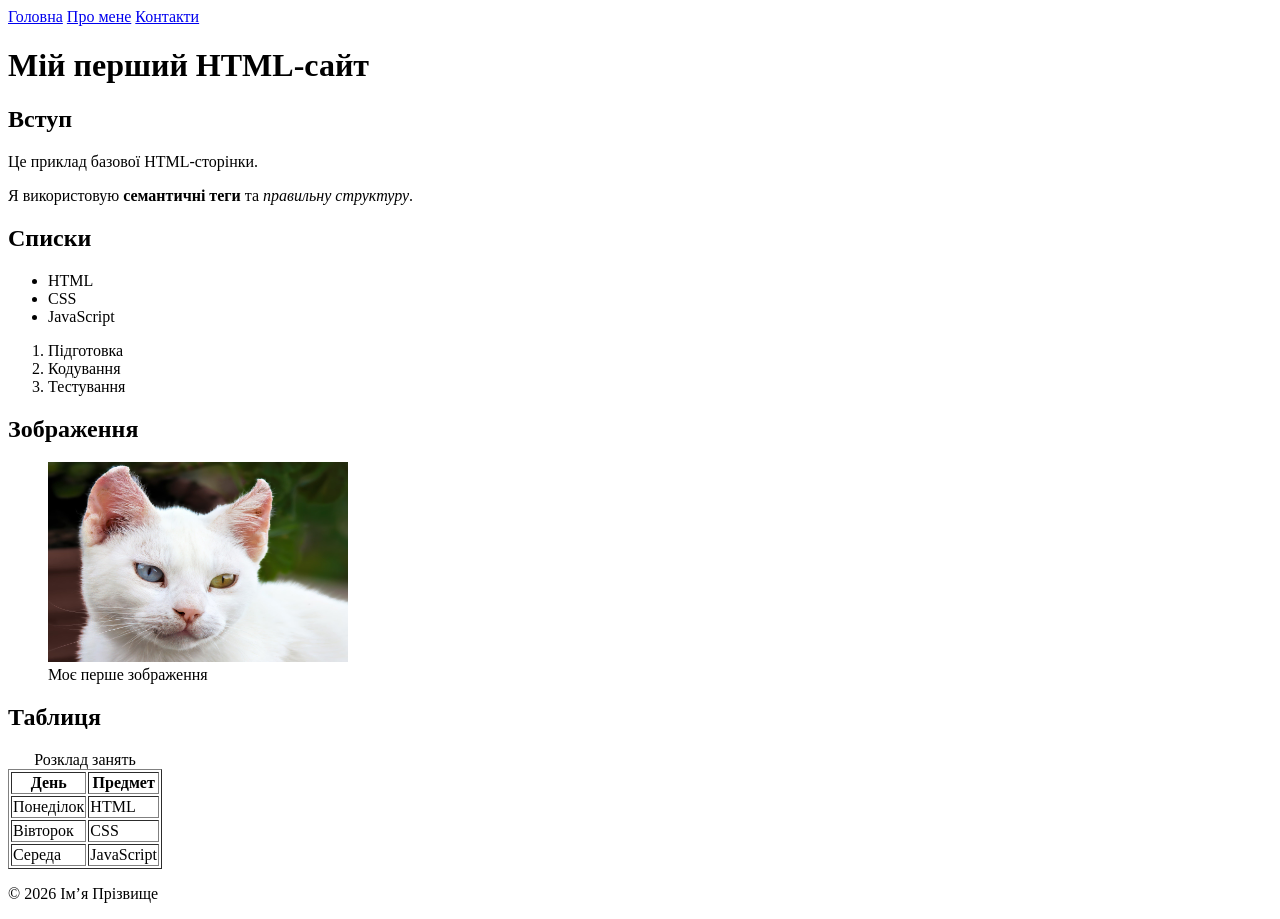
==== index.html @ 69a8d7a6 "feat: add lab01-html site with pages and media" ====
<!DOCTYPE html>
<html lang="uk">
<head>
  <meta charset="UTF-8">
  <meta name="viewport" content="width=device-width, initial-scale=1.0">
  <meta name="description" content="Мій перший HTML-сайт для практичної роботи.">
  <title>Мій перший HTML-сайт</title>
</head>
<body>
  <header>
    <nav>
      <a href="index.html">Головна</a>
      <a href="pages/about.html">Про мене</a>
      <a href="pages/contact.html">Контакти</a>
    </nav>
  </header>

  <main>
    <h1>Мій перший HTML-сайт</h1>
    <h2>Вступ</h2>
    <p>Це приклад базової HTML-сторінки.</p>
    <p>Я використовую <strong>семантичні теги</strong> та <em>правильну структуру</em>.</p>

    <h2>Списки</h2>
    <ul>
      <li>HTML</li>
      <li>CSS</li>
      <li>JavaScript</li>
    </ul>
    <ol>
      <li>Підготовка</li>
      <li>Кодування</li>
      <li>Тестування</li>
    </ol>

    <h2>Зображення</h2>
    <figure>
      <img src="assets/img/example.jpg" alt="Приклад зображення" width="300" height="200">
      <figcaption>Моє перше зображення</figcaption>
    </figure>

    <h2>Таблиця</h2>
    <table border="1">
      <caption>Розклад занять</caption>
      <thead>
        <tr><th>День</th><th>Предмет</th></tr>
      </thead>
      <tbody>
        <tr><td>Понеділок</td><td>HTML</td></tr>
        <tr><td>Вівторок</td><td>CSS</td></tr>
        <tr><td>Середа</td><td>JavaScript</td></tr>
      </tbody>
    </table>
  </main>

  <footer>
    <p>&copy; 2026 Ім’я Прізвище</p>
  </footer>
</body>
</html>
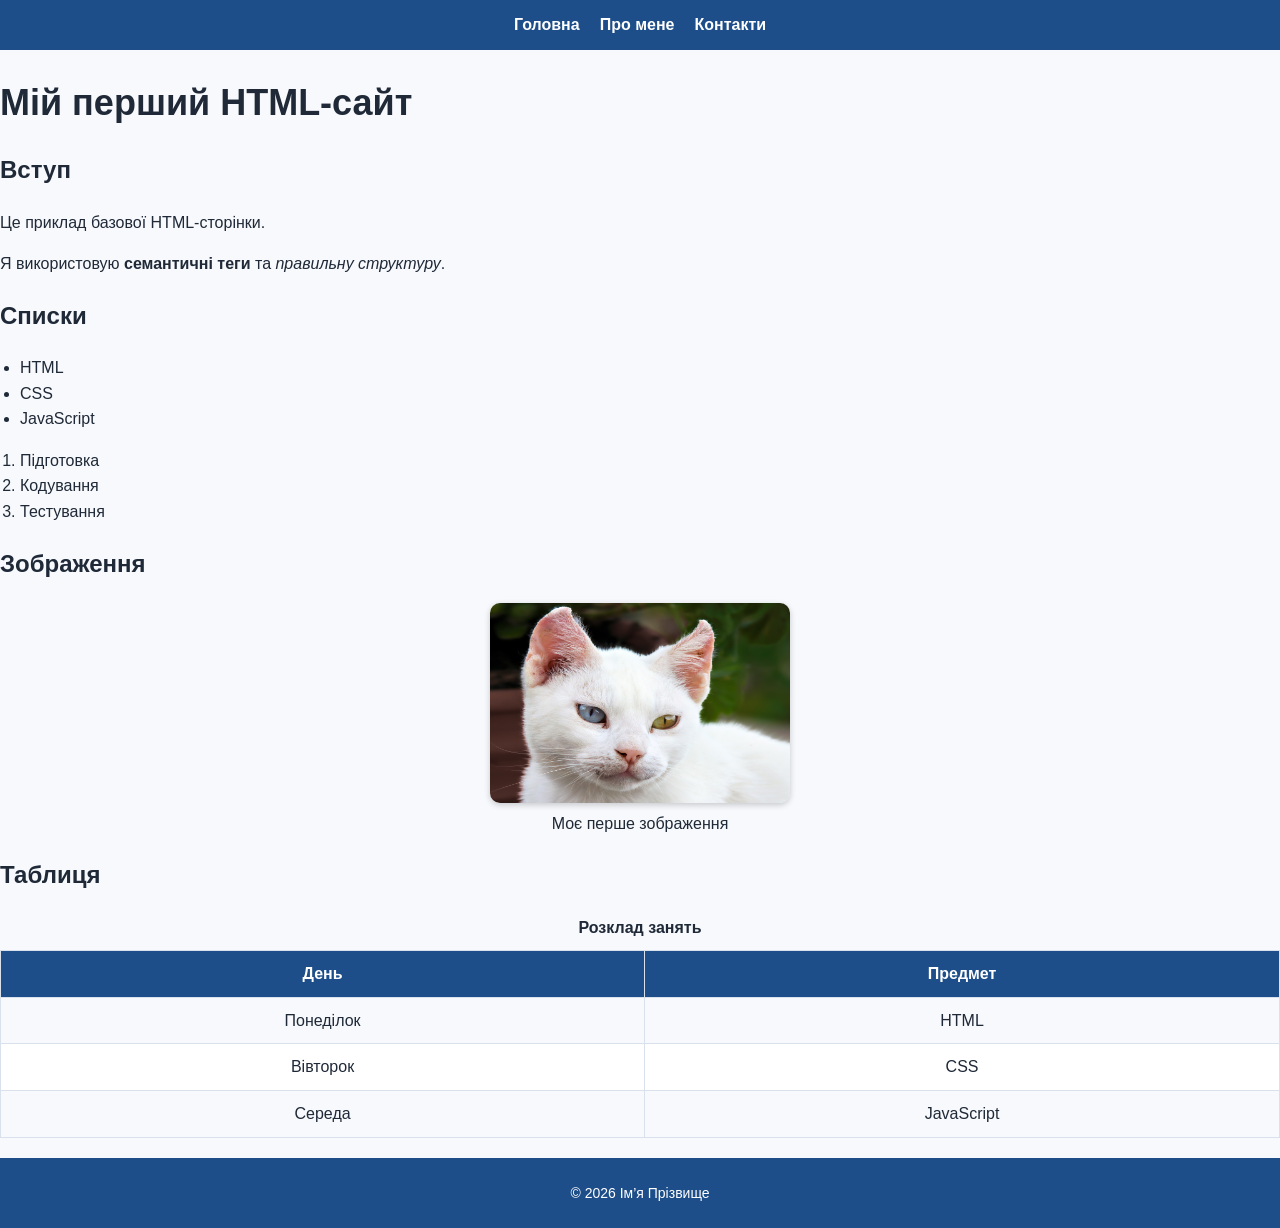
==== commit 909292f0: "feat: add CSS styling with style.css and responsive.css" ====
--- a/index.html
+++ b/index.html
@@ -4,6 +4,8 @@
   <meta charset="UTF-8">
   <meta name="viewport" content="width=device-width, initial-scale=1.0">
   <meta name="description" content="Мій перший HTML-сайт для практичної роботи.">
+  <link rel="stylesheet" href="./styles/style.css">
+  <link rel="stylesheet" href="./styles/responsive.css">
   <title>Мій перший HTML-сайт</title>
 </head>
 <body>
@@ -57,4 +59,4 @@
     <p>&copy; 2026 Ім’я Прізвище</p>
   </footer>
 </body>
-</html>
+</html>
--- a/styles/style.css
+++ b/styles/style.css
@@ -0,0 +1,149 @@
+:root {
+  --color-primary: #1d4e89;
+  --color-accent: #ffb703;
+  --color-bg: #f7f9fc;
+  --color-surface: #ffffff;
+  --color-text: #1f2937;
+  --color-border: #d9e2ec;
+}
+
+*,
+*::before,
+*::after {
+  box-sizing: border-box;
+}
+
+body {
+  margin: 0;
+  font-family: Arial, sans-serif;
+  line-height: 1.6;
+  color: var(--color-text);
+  background-color: var(--color-bg);
+}
+
+.container {
+  width: min(1100px, calc(100% - 32px));
+  margin: 0 auto;
+}
+
+/* Header + Navigation */
+header {
+  background: var(--color-primary);
+  padding: 12px;
+}
+
+nav {
+  display: flex;
+  gap: 20px;
+  justify-content: center;
+}
+
+nav a {
+  color: #fff;
+  text-decoration: none;
+  font-weight: bold;
+}
+
+nav a:hover {
+  color: var(--color-accent);
+}
+
+footer {
+  background: var(--color-primary);
+  color: #fff;
+  text-align: center;
+  padding: 10px;
+  font-size: 14px;
+}
+
+/* Headings */
+h1 {
+  font-size: 36px;
+  margin-bottom: 20px;
+}
+
+h2 {
+  font-size: 24px;
+  margin-top: 20px;
+}
+
+/* Lists */
+ul, ol {
+  padding-left: 20px;
+  margin-bottom: 15px;
+}
+
+/* Image + Figure */
+figure {
+  text-align: center;
+  margin: 20px auto;
+}
+
+figure img {
+  max-width: 100%;
+  border-radius: 10px;
+  box-shadow: 0 2px 6px rgba(0,0,0,0.2);
+}
+
+/* Table */
+table {
+  width: 100%;
+  border-collapse: collapse;
+  margin: 20px 0;
+}
+
+table caption {
+  font-weight: bold;
+  margin-bottom: 10px;
+}
+
+th, td {
+  border: 1px solid var(--color-border);
+  padding: 10px;
+  text-align: center;
+}
+
+thead {
+  background: var(--color-primary);
+  color: #fff;
+}
+
+tbody tr:nth-child(even) {
+  background: var(--color-surface);
+}
+
+/* Form */
+form {
+  background: var(--color-surface);
+  padding: 20px;
+  border-radius: 10px;
+  box-shadow: 0 2px 6px rgba(0,0,0,0.1);
+}
+
+input, select, textarea {
+  width: 100%;
+  padding: 12px;
+  margin-bottom: 10px;
+  border: 1px solid var(--color-border);
+  border-radius: 8px;
+}
+
+input:focus, select:focus, textarea:focus {
+  border-color: var(--color-primary);
+  outline: none;
+  box-shadow: 0 0 0 3px rgba(29, 78, 137, 0.15);
+}
+
+button {
+  background: var(--color-primary);
+  color: #fff;
+  padding: 12px 18px;
+  border: none;
+  border-radius: 8px;
+  cursor: pointer;
+}
+
+button:hover {
+  background: var(--color-accent);
+  transition: 0.3s;
+}
--- a/styles/responsive.css
+++ b/styles/responsive.css
@@ -0,0 +1,18 @@
+@media (max-width: 768px) {
+  nav {
+    flex-direction: column;
+    align-items: center;
+  }
+
+  h1 {
+    font-size: 28px;
+  }
+
+  .container {
+    width: calc(100% - 20px);
+  }
+
+  table, video, audio {
+    width: 100%;
+  }
+}
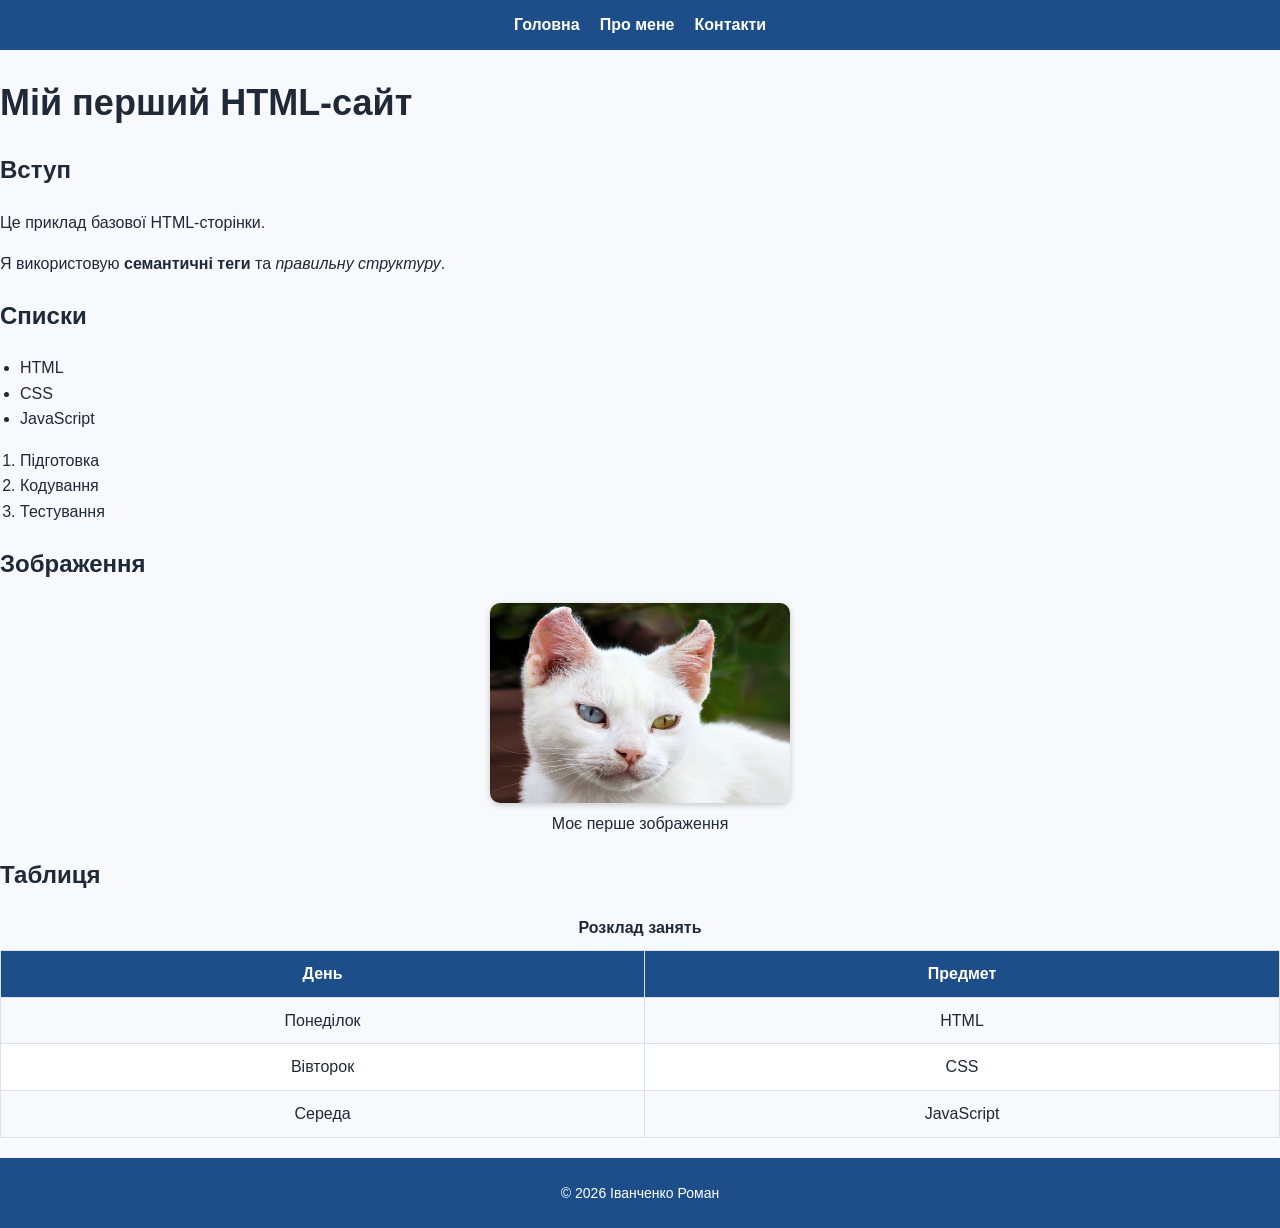
==== commit 55a842d1: "feat: add modern CSS design with styled nav buttons" ====
--- a/index.html
+++ b/index.html
@@ -56,7 +56,7 @@
   </main>
 
   <footer>
-    <p>&copy; 2026 Ім’я Прізвище</p>
+    <p>&copy; 2026 Іванченко Роман</p>
   </footer>
 </body>
 </html>
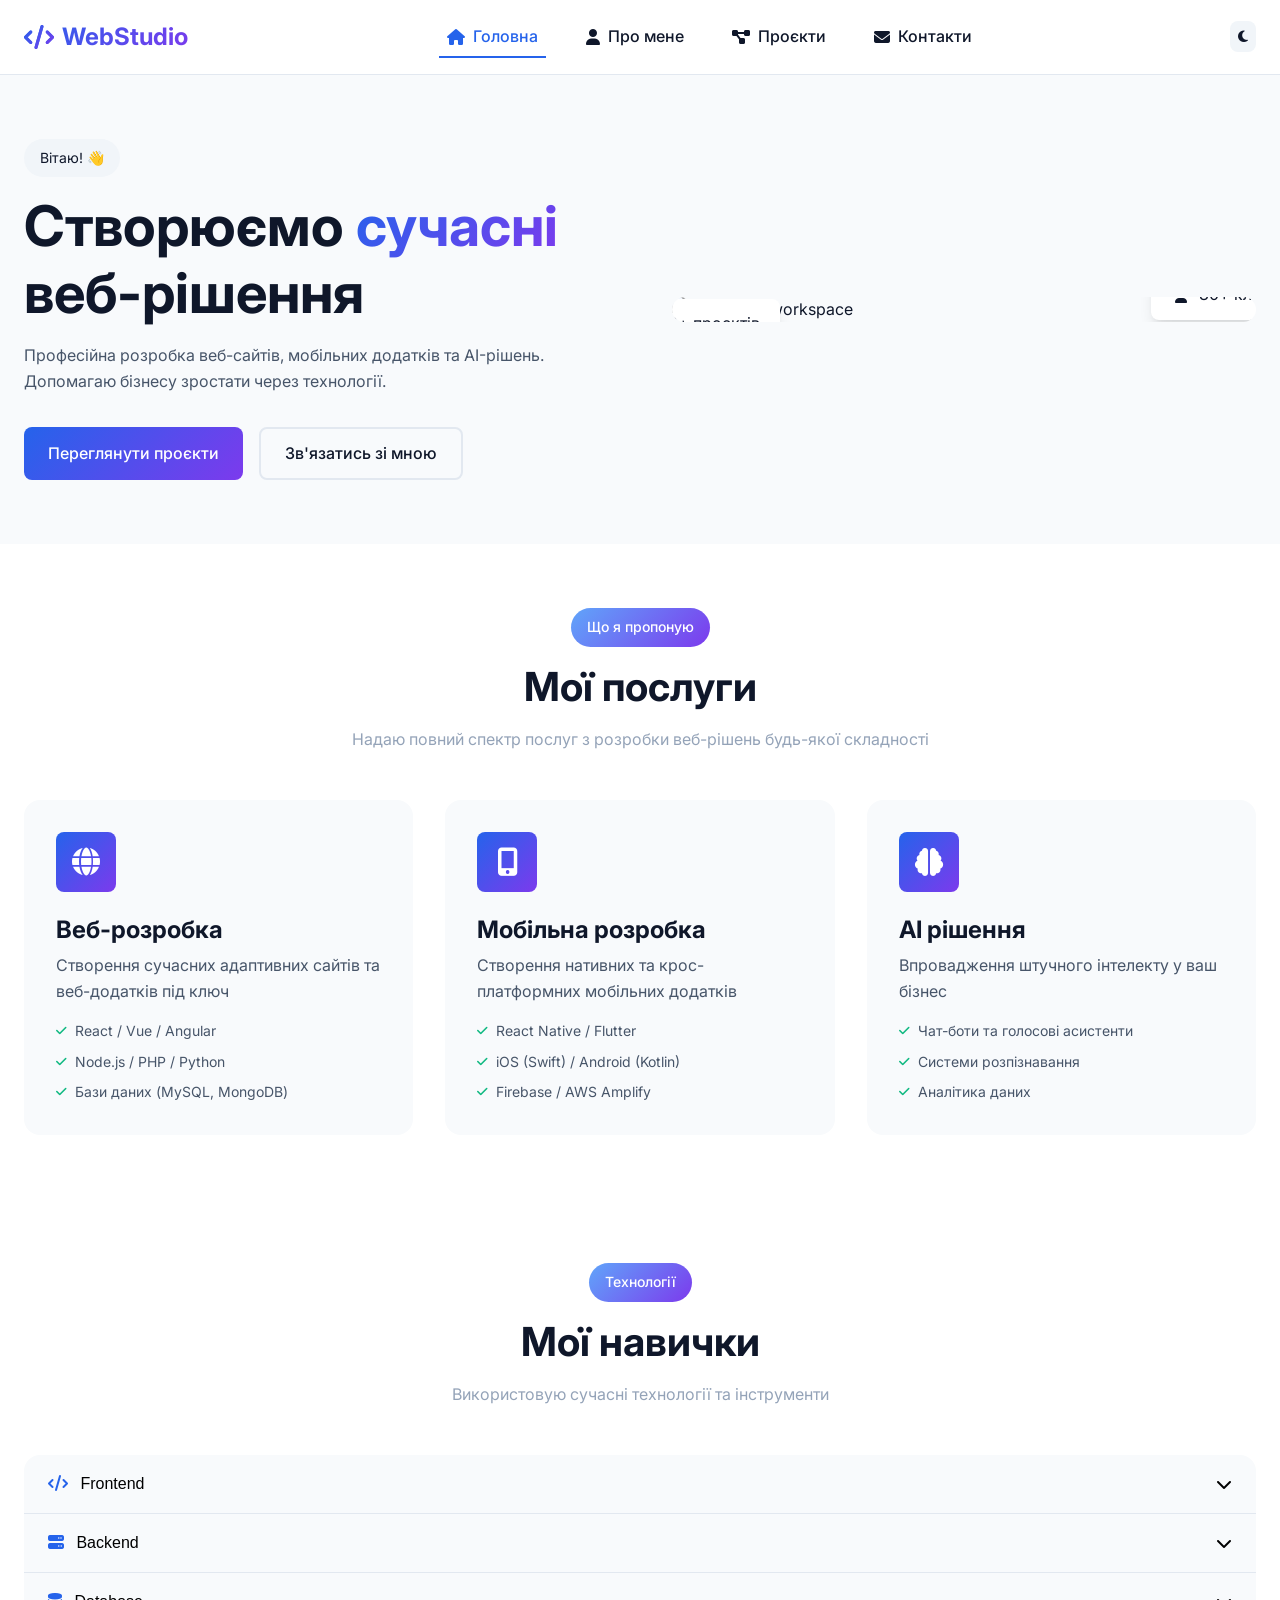
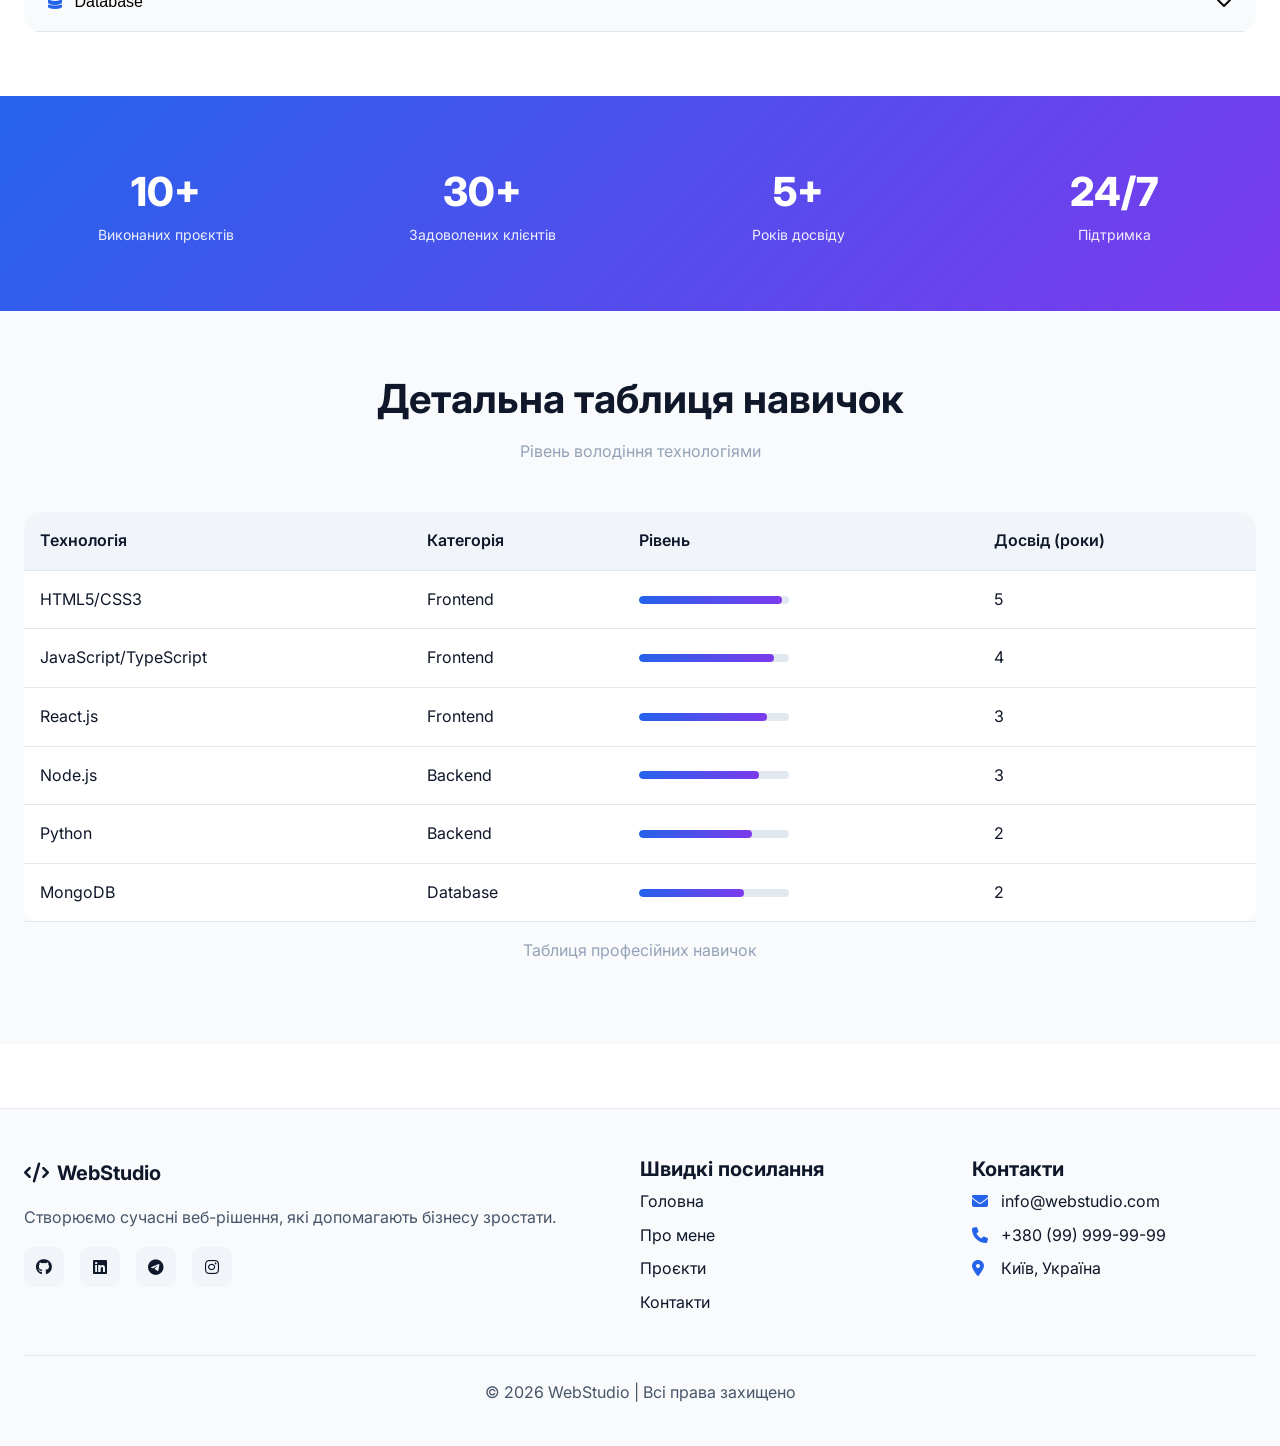
==== commit 12eb2b03: "Initial commit of web_labi project" ====
--- a/index.html
+++ b/index.html
@@ -1,62 +1,290 @@
 <!DOCTYPE html>
 <html lang="uk">
 <head>
-  <meta charset="UTF-8">
-  <meta name="viewport" content="width=device-width, initial-scale=1.0">
-  <meta name="description" content="Мій перший HTML-сайт для практичної роботи.">
-  <link rel="stylesheet" href="./styles/style.css">
-  <link rel="stylesheet" href="./styles/responsive.css">
-  <title>Мій перший HTML-сайт</title>
+    <meta charset="UTF-8">
+    <meta name="viewport" content="width=device-width, initial-scale=1.0">
+    <meta name="description" content="Сучасне портфоліо веб-розробника з повним циклом CRUD операцій, темною/світлою темою та адаптивним дизайном">
+    <title>WebStudio | Сучасні веб-рішення</title>
+    <link rel="stylesheet" href="./styles/style.css">
+    <link rel="stylesheet" href="./styles/responsive.css">
+    <link href="https://fonts.googleapis.com/css2?family=Inter:wght@300;400;500;600;700;800&display=swap" rel="stylesheet">
+    <link rel="stylesheet" href="https://cdnjs.cloudflare.com/ajax/libs/font-awesome/6.4.0/css/all.min.css">
 </head>
 <body>
-  <header>
-    <nav>
-      <a href="index.html">Головна</a>
-      <a href="pages/about.html">Про мене</a>
-      <a href="pages/contact.html">Контакти</a>
-    </nav>
-  </header>
-
-  <main>
-    <h1>Мій перший HTML-сайт</h1>
-    <h2>Вступ</h2>
-    <p>Це приклад базової HTML-сторінки.</p>
-    <p>Я використовую <strong>семантичні теги</strong> та <em>правильну структуру</em>.</p>
-
-    <h2>Списки</h2>
-    <ul>
-      <li>HTML</li>
-      <li>CSS</li>
-      <li>JavaScript</li>
-    </ul>
-    <ol>
-      <li>Підготовка</li>
-      <li>Кодування</li>
-      <li>Тестування</li>
-    </ol>
-
-    <h2>Зображення</h2>
-    <figure>
-      <img src="assets/img/example.jpg" alt="Приклад зображення" width="300" height="200">
-      <figcaption>Моє перше зображення</figcaption>
-    </figure>
-
-    <h2>Таблиця</h2>
-    <table border="1">
-      <caption>Розклад занять</caption>
-      <thead>
-        <tr><th>День</th><th>Предмет</th></tr>
-      </thead>
-      <tbody>
-        <tr><td>Понеділок</td><td>HTML</td></tr>
-        <tr><td>Вівторок</td><td>CSS</td></tr>
-        <tr><td>Середа</td><td>JavaScript</td></tr>
-      </tbody>
-    </table>
-  </main>
-
-  <footer>
-    <p>&copy; 2026 Іванченко Роман</p>
-  </footer>
+    <header class="site-header">
+        <div class="container">
+            <div class="header-content">
+                <div class="logo">
+                    <a href="index.html">
+                        <i class="fas fa-code"></i>
+                        <span>WebStudio</span>
+                    </a>
+                </div>
+                
+                <button class="mobile-menu-btn" id="mobileMenuBtn" aria-expanded="false">
+                    <i class="fas fa-bars"></i>
+                </button>
+                
+                <nav class="main-nav" id="mainNav">
+                    <ul class="nav-list">
+                        <li><a href="index.html" class="nav-link" data-page="home"><i class="fas fa-home"></i> Головна</a></li>
+                        <li><a href="pages/about.html" class="nav-link" data-page="about"><i class="fas fa-user"></i> Про мене</a></li>
+                        <li><a href="pages/catalog.html" class="nav-link" data-page="catalog"><i class="fas fa-project-diagram"></i> Проєкти</a></li>
+                        <li><a href="pages/contact.html" class="nav-link" data-page="contact"><i class="fas fa-envelope"></i> Контакти</a></li>
+                    </ul>
+                </nav>
+                
+                <div class="header-actions">
+                    <button id="themeToggle" class="theme-toggle" aria-label="Перемикач теми">
+                        <i class="fas fa-moon"></i>
+                    </button>
+                </div>
+            </div>
+        </div>
+    </header>
+
+    <main>
+        <!-- Hero Section -->
+        <section class="hero">
+            <div class="container">
+                <div class="hero-content">
+                    <div class="hero-text">
+                        <span class="hero-badge">Вітаю! 👋</span>
+                        <h1>Створюємо <span class="gradient-text">сучасні</span> веб-рішення</h1>
+                        <p>Професійна розробка веб-сайтів, мобільних додатків та AI-рішень. Допомагаю бізнесу зростати через технології.</p>
+                        <div class="hero-buttons">
+                            <a href="pages/catalog.html" class="btn btn-primary">Переглянути проєкти</a>
+                            <a href="pages/contact.html" class="btn btn-outline">Зв'язатись зі мною</a>
+                        </div>
+                    </div>
+                    <div class="hero-image">
+                        <div class="hero-image-wrapper">
+                            <img src="https://picsum.photos/id/0/500/500" alt="Developer workspace" loading="lazy">
+                            <div class="floating-card card-1">
+                                <i class="fas fa-code"></i>
+                                <span>10+ проєктів</span>
+                            </div>
+                            <div class="floating-card card-2">
+                                <i class="fas fa-users"></i>
+                                <span>30+ клієнтів</span>
+                            </div>
+                        </div>
+                    </div>
+                </div>
+            </div>
+        </section>
+
+        <!-- Services Section -->
+        <section class="services">
+            <div class="container">
+                <div class="section-header">
+                    <span class="section-badge">Що я пропоную</span>
+                    <h2>Мої послуги</h2>
+                    <p>Надаю повний спектр послуг з розробки веб-рішень будь-якої складності</p>
+                </div>
+                <div class="services-grid">
+                    <div class="service-card">
+                        <div class="service-icon">
+                            <i class="fas fa-globe"></i>
+                        </div>
+                        <h3>Веб-розробка</h3>
+                        <p>Створення сучасних адаптивних сайтів та веб-додатків під ключ</p>
+                        <ul class="service-features">
+                            <li><i class="fas fa-check"></i> React / Vue / Angular</li>
+                            <li><i class="fas fa-check"></i> Node.js / PHP / Python</li>
+                            <li><i class="fas fa-check"></i> Бази даних (MySQL, MongoDB)</li>
+                        </ul>
+                    </div>
+                    <div class="service-card">
+                        <div class="service-icon">
+                            <i class="fas fa-mobile-alt"></i>
+                        </div>
+                        <h3>Мобільна розробка</h3>
+                        <p>Створення нативних та крос-платформних мобільних додатків</p>
+                        <ul class="service-features">
+                            <li><i class="fas fa-check"></i> React Native / Flutter</li>
+                            <li><i class="fas fa-check"></i> iOS (Swift) / Android (Kotlin)</li>
+                            <li><i class="fas fa-check"></i> Firebase / AWS Amplify</li>
+                        </ul>
+                    </div>
+                    <div class="service-card">
+                        <div class="service-icon">
+                            <i class="fas fa-brain"></i>
+                        </div>
+                        <h3>AI рішення</h3>
+                        <p>Впровадження штучного інтелекту у ваш бізнес</p>
+                        <ul class="service-features">
+                            <li><i class="fas fa-check"></i> Чат-боти та голосові асистенти</li>
+                            <li><i class="fas fa-check"></i> Системи розпізнавання</li>
+                            <li><i class="fas fa-check"></i> Аналітика даних</li>
+                        </ul>
+                    </div>
+                </div>
+            </div>
+        </section>
+
+        <!-- Skills Section with Accordion -->
+        <section class="skills">
+            <div class="container">
+                <div class="section-header">
+                    <span class="section-badge">Технології</span>
+                    <h2>Мої навички</h2>
+                    <p>Використовую сучасні технології та інструменти</p>
+                </div>
+                <div class="skills-wrapper">
+                    <div class="skills-card">
+                        <div class="accordion-item">
+                            <button class="accordion-header">
+                                <span><i class="fas fa-code"></i> Frontend</span>
+                                <i class="fas fa-chevron-down"></i>
+                            </button>
+                            <div class="accordion-content">
+                                <div class="skill-tags">
+                                    <span>HTML5/CSS3</span>
+                                    <span>JavaScript/TypeScript</span>
+                                    <span>React.js</span>
+                                    <span>Vue.js</span>
+                                    <span>Tailwind CSS</span>
+                                    <span>Bootstrap</span>
+                                </div>
+                            </div>
+                        </div>
+                        <div class="accordion-item">
+                            <button class="accordion-header">
+                                <span><i class="fas fa-server"></i> Backend</span>
+                                <i class="fas fa-chevron-down"></i>
+                            </button>
+                            <div class="accordion-content">
+                                <div class="skill-tags">
+                                    <span>Node.js</span>
+                                    <span>Express.js</span>
+                                    <span>Python/Django</span>
+                                    <span>PHP/Laravel</span>
+                                    <span>REST API</span>
+                                    <span>GraphQL</span>
+                                </div>
+                            </div>
+                        </div>
+                        <div class="accordion-item">
+                            <button class="accordion-header">
+                                <span><i class="fas fa-database"></i> Database</span>
+                                <i class="fas fa-chevron-down"></i>
+                            </button>
+                            <div class="accordion-content">
+                                <div class="skill-tags">
+                                    <span>MySQL</span>
+                                    <span>PostgreSQL</span>
+                                    <span>MongoDB</span>
+                                    <span>Firebase</span>
+                                    <span>Redis</span>
+                                </div>
+                            </div>
+                        </div>
+                    </div>
+                </div>
+            </div>
+        </section>
+
+        <!-- Stats Section -->
+        <section class="stats">
+            <div class="container">
+                <div class="stats-grid">
+                    <div class="stat-item">
+                        <div class="stat-number">10+</div>
+                        <div class="stat-label">Виконаних проєктів</div>
+                    </div>
+                    <div class="stat-item">
+                        <div class="stat-number">30+</div>
+                        <div class="stat-label">Задоволених клієнтів</div>
+                    </div>
+                    <div class="stat-item">
+                        <div class="stat-number">5+</div>
+                        <div class="stat-label">Років досвіду</div>
+                    </div>
+                    <div class="stat-item">
+                        <div class="stat-number">24/7</div>
+                        <div class="stat-label">Підтримка</div>
+                    </div>
+                </div>
+            </div>
+        </section>
+
+        <!-- Skills Table -->
+        <section class="skills-table-section">
+            <div class="container">
+                <div class="section-header">
+                    <h2>Детальна таблиця навичок</h2>
+                    <p>Рівень володіння технологіями</p>
+                </div>
+                <div class="table-wrapper">
+                    <table class="skills-table">
+                        <caption>Таблиця професійних навичок</caption>
+                        <thead>
+                            <tr>
+                                <th>Технологія</th>
+                                <th>Категорія</th>
+                                <th>Рівень</th>
+                                <th>Досвід (роки)</th>
+                            </tr>
+                        </thead>
+                        <tbody>
+                            <tr><td>HTML5/CSS3</td><td>Frontend</td><td><div class="skill-level"><div class="skill-level-fill" style="width: 95%"></div></div></td><td>5</td></tr>
+                            <tr><td>JavaScript/TypeScript</td><td>Frontend</td><td><div class="skill-level"><div class="skill-level-fill" style="width: 90%"></div></div></td><td>4</td></tr>
+                            <tr><td>React.js</td><td>Frontend</td><td><div class="skill-level"><div class="skill-level-fill" style="width: 85%"></div></div></td><td>3</td></tr>
+                            <tr><td>Node.js</td><td>Backend</td><td><div class="skill-level"><div class="skill-level-fill" style="width: 80%"></div></div></td><td>3</td></tr>
+                            <tr><td>Python</td><td>Backend</td><td><div class="skill-level"><div class="skill-level-fill" style="width: 75%"></div></div></td><td>2</td></tr>
+                            <tr><td>MongoDB</td><td>Database</td><td><div class="skill-level"><div class="skill-level-fill" style="width: 70%"></div></div></td><td>2</td></tr>
+                        </tbody>
+                    </table>
+                </div>
+            </div>
+        </section>
+    </main>
+
+    <footer class="site-footer">
+        <div class="container">
+            <div class="footer-content">
+                <div class="footer-info">
+                    <div class="footer-logo">
+                        <i class="fas fa-code"></i>
+                        <span>WebStudio</span>
+                    </div>
+                    <p>Створюємо сучасні веб-рішення, які допомагають бізнесу зростати.</p>
+                    <div class="social-links">
+                        <a href="#" aria-label="GitHub"><i class="fab fa-github"></i></a>
+                        <a href="#" aria-label="LinkedIn"><i class="fab fa-linkedin"></i></a>
+                        <a href="#" aria-label="Telegram"><i class="fab fa-telegram"></i></a>
+                        <a href="#" aria-label="Instagram"><i class="fab fa-instagram"></i></a>
+                    </div>
+                </div>
+                <div class="footer-links">
+                    <h4>Швидкі посилання</h4>
+                    <ul>
+                        <li><a href="index.html">Головна</a></li>
+                        <li><a href="pages/about.html">Про мене</a></li>
+                        <li><a href="pages/catalog.html">Проєкти</a></li>
+                        <li><a href="pages/contact.html">Контакти</a></li>
+                    </ul>
+                </div>
+                <div class="footer-contact">
+                    <h4>Контакти</h4>
+                    <ul>
+                        <li><i class="fas fa-envelope"></i> info@webstudio.com</li>
+                        <li><i class="fas fa-phone"></i> +380 (99) 999-99-99</li>
+                        <li><i class="fas fa-map-marker-alt"></i> Київ, Україна</li>
+                    </ul>
+                </div>
+            </div>
+            <div class="footer-bottom">
+                <p>&copy; <span id="currentYear"></span> WebStudio | Всі права захищено</p>
+            </div>
+        </div>
+    </footer>
+
+    <button id="backToTop" class="back-to-top" aria-label="Наверх">
+        <i class="fas fa-arrow-up"></i>
+    </button>
+
+    <script src="./js/main.js" defer></script>
 </body>
 </html>
--- a/styles/style.css
+++ b/styles/style.css
@@ -1,149 +1,1271 @@
+/* ========================================
+   CSS Variables & Reset
+   ======================================== */
 :root {
-  --color-primary: #1d4e89;
-  --color-accent: #ffb703;
-  --color-bg: #f7f9fc;
-  --color-surface: #ffffff;
-  --color-text: #1f2937;
-  --color-border: #d9e2ec;
+    /* Light Theme */
+    --primary: #2563eb;
+    --primary-dark: #1d4ed8;
+    --primary-light: #60a5fa;
+    --secondary: #7c3aed;
+    --accent: #f59e0b;
+    --success: #10b981;
+    --danger: #ef4444;
+    --warning: #f59e0b;
+    
+    --bg-primary: #ffffff;
+    --bg-secondary: #f8fafc;
+    --bg-tertiary: #f1f5f9;
+    
+    --text-primary: #0f172a;
+    --text-secondary: #475569;
+    --text-muted: #94a3b8;
+    
+    --border: #e2e8f0;
+    --border-light: #f1f5f9;
+    
+    --shadow-sm: 0 1px 2px 0 rgb(0 0 0 / 0.05);
+    --shadow: 0 1px 3px 0 rgb(0 0 0 / 0.1), 0 1px 2px -1px rgb(0 0 0 / 0.1);
+    --shadow-md: 0 4px 6px -1px rgb(0 0 0 / 0.1), 0 2px 4px -2px rgb(0 0 0 / 0.1);
+    --shadow-lg: 0 10px 15px -3px rgb(0 0 0 / 0.1), 0 4px 6px -4px rgb(0 0 0 / 0.1);
+    --shadow-xl: 0 20px 25px -5px rgb(0 0 0 / 0.1), 0 8px 10px -6px rgb(0 0 0 / 0.1);
+    
+    --radius-sm: 0.375rem;
+    --radius: 0.5rem;
+    --radius-md: 0.75rem;
+    --radius-lg: 1rem;
+    --radius-xl: 1.5rem;
+    
+    --transition: all 0.3s ease;
+}
+
+body.dark {
+    --bg-primary: #0f172a;
+    --bg-secondary: #1e293b;
+    --bg-tertiary: #334155;
+    
+    --text-primary: #f1f5f9;
+    --text-secondary: #cbd5e1;
+    --text-muted: #94a3b8;
+    
+    --border: #334155;
+    --border-light: #1e293b;
 }
 
 *,
 *::before,
 *::after {
-  box-sizing: border-box;
+    margin: 0;
+    padding: 0;
+    box-sizing: border-box;
+}
+
+html {
+    scroll-behavior: smooth;
 }
 
 body {
-  margin: 0;
-  font-family: Arial, sans-serif;
-  line-height: 1.6;
-  color: var(--color-text);
-  background-color: var(--color-bg);
-}
-
+    font-family: 'Inter', -apple-system, BlinkMacSystemFont, 'Segoe UI', sans-serif;
+    font-size: 16px;
+    line-height: 1.6;
+    color: var(--text-primary);
+    background-color: var(--bg-primary);
+    transition: var(--transition);
+}
+
+/* ========================================
+   Typography
+   ======================================== */
+h1, h2, h3, h4, h5, h6 {
+    font-weight: 700;
+    line-height: 1.2;
+    color: var(--text-primary);
+}
+
+h1 { font-size: 3.5rem; margin-bottom: 1rem; }
+h2 { font-size: 2.5rem; margin-bottom: 0.75rem; }
+h3 { font-size: 1.5rem; margin-bottom: 0.5rem; }
+h4 { font-size: 1.25rem; margin-bottom: 0.5rem; }
+
+p {
+    color: var(--text-secondary);
+    margin-bottom: 1rem;
+}
+
+a {
+    text-decoration: none;
+    color: inherit;
+}
+
+/* ========================================
+   Container & Layout
+   ======================================== */
 .container {
-  width: min(1100px, calc(100% - 32px));
-  margin: 0 auto;
-}
-
-/* Header + Navigation */
-header {
-  background: var(--color-primary);
-  padding: 12px;
-}
-
-nav {
-  display: flex;
-  gap: 20px;
-  justify-content: center;
-}
-
-nav a {
-  color: #fff;
-  text-decoration: none;
-  font-weight: bold;
-}
-
-nav a:hover {
-  color: var(--color-accent);
-}
-
-footer {
-  background: var(--color-primary);
-  color: #fff;
-  text-align: center;
-  padding: 10px;
-  font-size: 14px;
-}
-
-/* Headings */
-h1 {
-  font-size: 36px;
-  margin-bottom: 20px;
-}
-
-h2 {
-  font-size: 24px;
-  margin-top: 20px;
-}
-
-/* Lists */
-ul, ol {
-  padding-left: 20px;
-  margin-bottom: 15px;
-}
-
-/* Image + Figure */
-figure {
-  text-align: center;
-  margin: 20px auto;
-}
-
-figure img {
-  max-width: 100%;
-  border-radius: 10px;
-  box-shadow: 0 2px 6px rgba(0,0,0,0.2);
-}
-
-/* Table */
-table {
-  width: 100%;
-  border-collapse: collapse;
-  margin: 20px 0;
-}
-
-table caption {
-  font-weight: bold;
-  margin-bottom: 10px;
-}
-
-th, td {
-  border: 1px solid var(--color-border);
-  padding: 10px;
-  text-align: center;
-}
-
-thead {
-  background: var(--color-primary);
-  color: #fff;
-}
-
-tbody tr:nth-child(even) {
-  background: var(--color-surface);
-}
-
-/* Form */
-form {
-  background: var(--color-surface);
-  padding: 20px;
-  border-radius: 10px;
-  box-shadow: 0 2px 6px rgba(0,0,0,0.1);
-}
-
-input, select, textarea {
-  width: 100%;
-  padding: 12px;
-  margin-bottom: 10px;
-  border: 1px solid var(--color-border);
-  border-radius: 8px;
-}
-
-input:focus, select:focus, textarea:focus {
-  border-color: var(--color-primary);
-  outline: none;
-  box-shadow: 0 0 0 3px rgba(29, 78, 137, 0.15);
-}
-
-button {
-  background: var(--color-primary);
-  color: #fff;
-  padding: 12px 18px;
-  border: none;
-  border-radius: 8px;
-  cursor: pointer;
-}
-
-button:hover {
-  background: var(--color-accent);
-  transition: 0.3s;
-}
+    width: min(1280px, calc(100% - 48px));
+    margin: 0 auto;
+}
+
+.section-header {
+    text-align: center;
+    margin-bottom: 3rem;
+}
+
+.section-badge {
+    display: inline-block;
+    padding: 0.5rem 1rem;
+    background: linear-gradient(135deg, var(--primary-light), var(--secondary));
+    color: white;
+    border-radius: 50px;
+    font-size: 0.875rem;
+    font-weight: 500;
+    margin-bottom: 1rem;
+}
+
+.section-header h2 {
+    font-size: 2.5rem;
+    margin-bottom: 1rem;
+}
+
+.section-header p {
+    color: var(--text-muted);
+    max-width: 600px;
+    margin: 0 auto;
+}
+
+/* ========================================
+   Buttons
+   ======================================== */
+.btn {
+    display: inline-flex;
+    align-items: center;
+    gap: 0.5rem;
+    padding: 0.75rem 1.5rem;
+    border: none;
+    border-radius: var(--radius);
+    font-size: 1rem;
+    font-weight: 500;
+    cursor: pointer;
+    transition: var(--transition);
+    text-decoration: none;
+}
+
+.btn-primary {
+    background: linear-gradient(135deg, var(--primary), var(--secondary));
+    color: white;
+}
+
+.btn-primary:hover {
+    transform: translateY(-2px);
+    box-shadow: var(--shadow-lg);
+}
+
+.btn-outline {
+    background: transparent;
+    border: 2px solid var(--border);
+    color: var(--text-primary);
+}
+
+.btn-outline:hover {
+    border-color: var(--primary);
+    color: var(--primary);
+}
+
+.btn-danger {
+    background: var(--danger);
+    color: white;
+}
+
+.btn-danger:hover {
+    background: #dc2626;
+}
+
+/* ========================================
+   Header & Navigation
+   ======================================== */
+.site-header {
+    position: sticky;
+    top: 0;
+    background: var(--bg-primary);
+    border-bottom: 1px solid var(--border);
+    backdrop-filter: blur(10px);
+    z-index: 1000;
+}
+
+.header-content {
+    display: flex;
+    justify-content: space-between;
+    align-items: center;
+    padding: 1rem 0;
+}
+
+.logo a {
+    display: flex;
+    align-items: center;
+    gap: 0.5rem;
+    font-size: 1.5rem;
+    font-weight: 700;
+    background: linear-gradient(135deg, var(--primary), var(--secondary));
+    -webkit-background-clip: text;
+    background-clip: text;
+    color: transparent;
+}
+
+.logo i {
+    background: linear-gradient(135deg, var(--primary), var(--secondary));
+    -webkit-background-clip: text;
+    background-clip: text;
+    color: transparent;
+}
+
+.nav-list {
+    display: flex;
+    gap: 2rem;
+    list-style: none;
+}
+
+.nav-link {
+    display: flex;
+    align-items: center;
+    gap: 0.5rem;
+    padding: 0.5rem;
+    font-weight: 500;
+    transition: var(--transition);
+    position: relative;
+}
+
+.nav-link:hover {
+    color: var(--primary);
+}
+
+.nav-link.active {
+    color: var(--primary);
+}
+
+.nav-link.active::after {
+    content: '';
+    position: absolute;
+    bottom: 0;
+    left: 0;
+    right: 0;
+    height: 2px;
+    background: var(--primary);
+}
+
+.mobile-menu-btn {
+    display: none;
+    background: none;
+    border: none;
+    font-size: 1.5rem;
+    cursor: pointer;
+    color: var(--text-primary);
+}
+
+.theme-toggle {
+    background: var(--bg-tertiary);
+    border: none;
+    padding: 0.5rem;
+    border-radius: var(--radius);
+    cursor: pointer;
+    color: var(--text-primary);
+    transition: var(--transition);
+}
+
+.theme-toggle:hover {
+    transform: rotate(15deg);
+}
+
+/* ========================================
+   Hero Section
+   ======================================== */
+.hero {
+    padding: 4rem 0;
+    background: var(--bg-secondary);
+}
+
+.hero-content {
+    display: flex;
+    align-items: center;
+    gap: 4rem;
+}
+
+.hero-text {
+    flex: 1;
+}
+
+.hero-badge {
+    display: inline-block;
+    padding: 0.5rem 1rem;
+    background: var(--bg-tertiary);
+    border-radius: 50px;
+    font-size: 0.875rem;
+    margin-bottom: 1rem;
+}
+
+.gradient-text {
+    background: linear-gradient(135deg, var(--primary), var(--secondary));
+    -webkit-background-clip: text;
+    background-clip: text;
+    color: transparent;
+}
+
+.hero-buttons {
+    display: flex;
+    gap: 1rem;
+    margin-top: 2rem;
+}
+
+.hero-image {
+    flex: 1;
+    position: relative;
+}
+
+.hero-image-wrapper {
+    position: relative;
+    border-radius: var(--radius-xl);
+    overflow: hidden;
+}
+
+.hero-image-wrapper img {
+    width: 100%;
+    height: auto;
+    border-radius: var(--radius-xl);
+}
+
+.floating-card {
+    position: absolute;
+    background: var(--bg-primary);
+    padding: 0.75rem 1.25rem;
+    border-radius: var(--radius);
+    display: flex;
+    align-items: center;
+    gap: 0.5rem;
+    box-shadow: var(--shadow-lg);
+    animation: float 3s ease-in-out infinite;
+}
+
+.card-1 {
+    top: 10%;
+    left: -10%;
+}
+
+.card-2 {
+    bottom: 10%;
+    right: -10%;
+}
+
+@keyframes float {
+    0%, 100% { transform: translateY(0); }
+    50% { transform: translateY(-10px); }
+}
+
+/* ========================================
+   Services Section
+   ======================================== */
+.services {
+    padding: 4rem 0;
+}
+
+.services-grid {
+    display: grid;
+    grid-template-columns: repeat(auto-fit, minmax(300px, 1fr));
+    gap: 2rem;
+}
+
+.service-card {
+    background: var(--bg-secondary);
+    padding: 2rem;
+    border-radius: var(--radius-lg);
+    transition: var(--transition);
+}
+
+.service-card:hover {
+    transform: translateY(-5px);
+    box-shadow: var(--shadow-xl);
+}
+
+.service-icon {
+    width: 60px;
+    height: 60px;
+    background: linear-gradient(135deg, var(--primary), var(--secondary));
+    border-radius: var(--radius);
+    display: flex;
+    align-items: center;
+    justify-content: center;
+    margin-bottom: 1.5rem;
+}
+
+.service-icon i {
+    font-size: 1.75rem;
+    color: white;
+}
+
+.service-features {
+    list-style: none;
+    margin-top: 1rem;
+}
+
+.service-features li {
+    display: flex;
+    align-items: center;
+    gap: 0.5rem;
+    margin-top: 0.5rem;
+    font-size: 0.875rem;
+    color: var(--text-secondary);
+}
+
+.service-features i {
+    color: var(--success);
+    font-size: 0.75rem;
+}
+
+/* ========================================
+   Stats Section
+   ======================================== */
+.stats {
+    padding: 4rem 0;
+    background: linear-gradient(135deg, var(--primary), var(--secondary));
+    color: white;
+}
+
+.stats-grid {
+    display: grid;
+    grid-template-columns: repeat(4, 1fr);
+    gap: 2rem;
+    text-align: center;
+}
+
+.stat-number {
+    font-size: 2.5rem;
+    font-weight: 800;
+}
+
+.stat-label {
+    font-size: 0.875rem;
+    opacity: 0.9;
+}
+
+/* ========================================
+   Accordion
+   ======================================== */
+.skills {
+    padding: 4rem 0;
+}
+
+.skills-card {
+    background: var(--bg-secondary);
+    border-radius: var(--radius-lg);
+    overflow: hidden;
+}
+
+.accordion-item {
+    border-bottom: 1px solid var(--border);
+}
+
+.accordion-header {
+    width: 100%;
+    display: flex;
+    justify-content: space-between;
+    align-items: center;
+    padding: 1.25rem 1.5rem;
+    background: none;
+    border: none;
+    font-size: 1rem;
+    font-weight: 500;
+    cursor: pointer;
+    transition: var(--transition);
+}
+
+.accordion-header:hover {
+    background: var(--bg-tertiary);
+}
+
+.accordion-header i:first-child {
+    margin-right: 0.5rem;
+    color: var(--primary);
+}
+
+.accordion-content {
+    max-height: 0;
+    overflow: hidden;
+    transition: max-height 0.3s ease;
+}
+
+.accordion-item.active .accordion-content {
+    max-height: 300px;
+}
+
+.accordion-item.active .accordion-header i:last-child {
+    transform: rotate(180deg);
+}
+
+.skill-tags {
+    padding: 1.25rem 1.5rem;
+    display: flex;
+    flex-wrap: wrap;
+    gap: 0.5rem;
+}
+
+.skill-tags span {
+    padding: 0.375rem 0.875rem;
+    background: var(--bg-tertiary);
+    border-radius: 50px;
+    font-size: 0.875rem;
+}
+
+/* ========================================
+   Table Styles
+   ======================================== */
+.skills-table-section {
+    padding: 4rem 0;
+    background: var(--bg-secondary);
+}
+
+.table-wrapper {
+    overflow-x: auto;
+}
+
+.skills-table {
+    width: 100%;
+    border-collapse: collapse;
+    background: var(--bg-primary);
+    border-radius: var(--radius-lg);
+    overflow: hidden;
+}
+
+.skills-table caption {
+    padding: 1rem;
+    caption-side: bottom;
+    color: var(--text-muted);
+}
+
+.skills-table th,
+.skills-table td {
+    padding: 1rem;
+    text-align: left;
+    border-bottom: 1px solid var(--border);
+}
+
+.skills-table th {
+    background: var(--bg-tertiary);
+    font-weight: 600;
+}
+
+.skill-level {
+    width: 150px;
+    height: 8px;
+    background: var(--border);
+    border-radius: 4px;
+    overflow: hidden;
+}
+
+.skill-level-fill {
+    height: 100%;
+    background: linear-gradient(90deg, var(--primary), var(--secondary));
+    border-radius: 4px;
+}
+
+/* ========================================
+   Footer
+   ======================================== */
+.site-footer {
+    background: var(--bg-secondary);
+    border-top: 1px solid var(--border);
+    padding: 3rem 0 1.5rem;
+    margin-top: 4rem;
+}
+
+.footer-content {
+    display: grid;
+    grid-template-columns: 2fr 1fr 1fr;
+    gap: 3rem;
+    margin-bottom: 2rem;
+}
+
+.footer-logo {
+    display: flex;
+    align-items: center;
+    gap: 0.5rem;
+    font-size: 1.25rem;
+    font-weight: 700;
+    margin-bottom: 1rem;
+}
+
+.social-links {
+    display: flex;
+    gap: 1rem;
+    margin-top: 1rem;
+}
+
+.social-links a {
+    width: 40px;
+    height: 40px;
+    display: flex;
+    align-items: center;
+    justify-content: center;
+    background: var(--bg-tertiary);
+    border-radius: var(--radius);
+    transition: var(--transition);
+}
+
+.social-links a:hover {
+    background: var(--primary);
+    color: white;
+    transform: translateY(-3px);
+}
+
+.footer-links ul,
+.footer-contact ul {
+    list-style: none;
+}
+
+.footer-links li,
+.footer-contact li {
+    margin-bottom: 0.5rem;
+}
+
+.footer-links a:hover {
+    color: var(--primary);
+}
+
+.footer-contact li i {
+    width: 25px;
+    color: var(--primary);
+}
+
+.footer-bottom {
+    text-align: center;
+    padding-top: 1.5rem;
+    border-top: 1px solid var(--border);
+}
+
+/* ========================================
+   Back to Top Button
+   ======================================== */
+.back-to-top {
+    position: fixed;
+    bottom: 2rem;
+    right: 2rem;
+    width: 50px;
+    height: 50px;
+    background: var(--primary);
+    color: white;
+    border: none;
+    border-radius: 50%;
+    cursor: pointer;
+    opacity: 0;
+    visibility: hidden;
+    transition: var(--transition);
+    z-index: 999;
+}
+
+.back-to-top.visible {
+    opacity: 1;
+    visibility: visible;
+}
+
+.back-to-top:hover {
+    transform: translateY(-5px);
+    background: var(--secondary);
+}
+
+/* ========================================
+   Catalog Grid
+   ======================================== */
+.catalog-grid {
+    display: grid;
+    grid-template-columns: repeat(auto-fill, minmax(320px, 1fr));
+    gap: 2rem;
+    margin-top: 2rem;
+}
+
+.project-card {
+    background: var(--bg-secondary);
+    border-radius: var(--radius-lg);
+    overflow: hidden;
+    transition: var(--transition);
+}
+
+.project-card:hover {
+    transform: translateY(-5px);
+    box-shadow: var(--shadow-xl);
+}
+
+.project-image {
+    position: relative;
+    height: 200px;
+    overflow: hidden;
+}
+
+.project-image img {
+    width: 100%;
+    height: 100%;
+    object-fit: cover;
+    transition: var(--transition);
+}
+
+.project-card:hover .project-image img {
+    transform: scale(1.1);
+}
+
+.project-badge {
+    position: absolute;
+    top: 1rem;
+    right: 1rem;
+    padding: 0.25rem 0.75rem;
+    border-radius: 50px;
+    font-size: 0.75rem;
+    font-weight: 500;
+}
+
+.project-badge.published {
+    background: var(--success);
+    color: white;
+}
+
+.project-badge.draft {
+    background: var(--warning);
+    color: white;
+}
+
+.project-content {
+    padding: 1.5rem;
+}
+
+.project-title {
+    font-size: 1.25rem;
+    margin-bottom: 0.5rem;
+}
+
+.project-category {
+    display: inline-block;
+    padding: 0.25rem 0.75rem;
+    background: var(--bg-tertiary);
+    border-radius: 50px;
+    font-size: 0.75rem;
+    margin-bottom: 1rem;
+}
+
+.project-description {
+    font-size: 0.875rem;
+    margin-bottom: 1rem;
+    display: -webkit-box;
+    -webkit-line-clamp: 3;
+    -webkit-box-orient: vertical;
+    overflow: hidden;
+}
+
+.project-price {
+    font-size: 1.25rem;
+    font-weight: 700;
+    color: var(--primary);
+    margin-bottom: 1rem;
+}
+
+.project-tags {
+    display: flex;
+    flex-wrap: wrap;
+    gap: 0.5rem;
+    margin-bottom: 1rem;
+}
+
+.project-tag {
+    padding: 0.25rem 0.5rem;
+    background: var(--bg-tertiary);
+    border-radius: 4px;
+    font-size: 0.7rem;
+}
+
+.project-actions {
+    display: flex;
+    gap: 0.5rem;
+    padding-top: 1rem;
+    border-top: 1px solid var(--border);
+}
+
+.project-actions button {
+    flex: 1;
+    padding: 0.5rem;
+    border: none;
+    border-radius: var(--radius);
+    cursor: pointer;
+    transition: var(--transition);
+}
+
+.btn-edit {
+    background: var(--primary);
+    color: white;
+}
+
+.btn-delete {
+    background: var(--danger);
+    color: white;
+}
+
+/* ========================================
+   Filters Section
+   ======================================== */
+.filters-section {
+    padding: 2rem 0;
+    background: var(--bg-secondary);
+}
+
+.filters-wrapper {
+    display: flex;
+    flex-wrap: wrap;
+    gap: 1rem;
+    align-items: center;
+}
+
+.search-box {
+    flex: 1;
+    position: relative;
+}
+
+.search-box i {
+    position: absolute;
+    left: 1rem;
+    top: 50%;
+    transform: translateY(-50%);
+    color: var(--text-muted);
+}
+
+.search-box input {
+    width: 100%;
+    padding: 0.75rem 1rem 0.75rem 2.5rem;
+    border: 1px solid var(--border);
+    border-radius: var(--radius);
+    background: var(--bg-primary);
+    color: var(--text-primary);
+}
+
+.filter-group select {
+    padding: 0.75rem 2rem 0.75rem 1rem;
+    border: 1px solid var(--border);
+    border-radius: var(--radius);
+    background: var(--bg-primary);
+    color: var(--text-primary);
+    cursor: pointer;
+}
+
+/* ========================================
+   Loading, Error, Empty States
+   ======================================== */
+.loading-state,
+.error-state,
+.empty-state {
+    text-align: center;
+    padding: 4rem 2rem;
+}
+
+.spinner {
+    width: 50px;
+    height: 50px;
+    border: 4px solid var(--border);
+    border-top-color: var(--primary);
+    border-radius: 50%;
+    margin: 0 auto 1rem;
+    animation: spin 1s linear infinite;
+}
+
+@keyframes spin {
+    to { transform: rotate(360deg); }
+}
+
+.error-state i,
+.empty-state i {
+    font-size: 4rem;
+    color: var(--text-muted);
+    margin-bottom: 1rem;
+}
+
+/* ========================================
+   Modal
+   ======================================== */
+.modal {
+    display: none;
+    position: fixed;
+    top: 0;
+    left: 0;
+    width: 100%;
+    height: 100%;
+    background: rgba(0, 0, 0, 0.5);
+    z-index: 1001;
+    align-items: center;
+    justify-content: center;
+}
+
+.modal.active {
+    display: flex;
+}
+
+.modal-content {
+    background: var(--bg-primary);
+    border-radius: var(--radius-lg);
+    max-width: 500px;
+    width: 90%;
+    max-height: 90vh;
+    overflow-y: auto;
+}
+
+.modal-lg .modal-content {
+    max-width: 600px;
+}
+
+.modal-header {
+    display: flex;
+    justify-content: space-between;
+    align-items: center;
+    padding: 1.25rem 1.5rem;
+    border-bottom: 1px solid var(--border);
+}
+
+.modal-close {
+    background: none;
+    border: none;
+    font-size: 1.5rem;
+    cursor: pointer;
+    color: var(--text-muted);
+}
+
+.modal-body {
+    padding: 1.5rem;
+}
+
+.modal-footer {
+    padding: 1rem 1.5rem;
+    border-top: 1px solid var(--border);
+    display: flex;
+    justify-content: flex-end;
+    gap: 1rem;
+}
+
+/* ========================================
+   Form Styles
+   ======================================== */
+.form-group {
+    margin-bottom: 1.25rem;
+}
+
+.form-row {
+    display: grid;
+    grid-template-columns: 1fr 1fr;
+    gap: 1rem;
+}
+
+.form-group label {
+    display: block;
+    margin-bottom: 0.5rem;
+    font-weight: 500;
+}
+
+.required {
+    color: var(--danger);
+}
+
+.form-group input,
+.form-group select,
+.form-group textarea {
+    width: 100%;
+    padding: 0.75rem;
+    border: 1px solid var(--border);
+    border-radius: var(--radius);
+    background: var(--bg-primary);
+    color: var(--text-primary);
+    transition: var(--transition);
+}
+
+.form-group input:focus,
+.form-group select:focus,
+.form-group textarea:focus {
+    outline: none;
+    border-color: var(--primary);
+    box-shadow: 0 0 0 3px rgba(37, 99, 235, 0.1);
+}
+
+.form-group input.error,
+.form-group select.error,
+.form-group textarea.error {
+    border-color: var(--danger);
+}
+
+.error-message {
+    color: var(--danger);
+    font-size: 0.75rem;
+    margin-top: 0.25rem;
+}
+
+.char-counter {
+    text-align: right;
+    font-size: 0.75rem;
+    color: var(--text-muted);
+    margin-top: 0.25rem;
+}
+
+.form-fieldset {
+    border: 1px solid var(--border);
+    border-radius: var(--radius);
+    padding: 1rem;
+    margin-bottom: 1.25rem;
+}
+
+.form-fieldset legend {
+    padding: 0 0.5rem;
+    font-weight: 500;
+}
+
+.radio-label,
+.checkbox-label {
+    display: inline-flex;
+    align-items: center;
+    gap: 0.5rem;
+    margin-right: 1rem;
+    cursor: pointer;
+}
+
+.form-actions {
+    display: flex;
+    gap: 1rem;
+    margin-top: 1.5rem;
+}
+
+.form-success-message {
+    text-align: center;
+    padding: 2rem;
+}
+
+.form-success-message i {
+    font-size: 3rem;
+    color: var(--success);
+    margin-bottom: 1rem;
+}
+
+/* ========================================
+   Toast Notification
+   ======================================== */
+.toast-notification {
+    position: fixed;
+    bottom: 2rem;
+    right: 2rem;
+    padding: 1rem 1.5rem;
+    border-radius: var(--radius);
+    background: var(--success);
+    color: white;
+    transform: translateX(400px);
+    transition: transform 0.3s ease;
+    z-index: 1002;
+}
+
+.toast-notification.show {
+    transform: translateX(0);
+}
+
+.toast-notification.error {
+    background: var(--danger);
+}
+
+/* ========================================
+   About Page Specific
+   ======================================== */
+.page-header {
+    background: linear-gradient(135deg, var(--primary), var(--secondary));
+    color: white;
+    padding: 4rem 0;
+    text-align: center;
+}
+
+.page-header h1,
+.page-header p {
+    color: white;
+}
+
+.about-wrapper {
+    display: grid;
+    grid-template-columns: 1fr 1fr;
+    gap: 3rem;
+    padding: 4rem 0;
+}
+
+.about-image-wrapper {
+    position: relative;
+}
+
+.about-image-wrapper img {
+    width: 100%;
+    border-radius: var(--radius-lg);
+}
+
+.experience-badge {
+    position: absolute;
+    bottom: -20px;
+    right: -20px;
+    background: var(--primary);
+    color: white;
+    padding: 1rem;
+    border-radius: var(--radius);
+    text-align: center;
+}
+
+.experience-badge span {
+    font-size: 1.5rem;
+    font-weight: 800;
+}
+
+.about-highlights {
+    display: grid;
+    grid-template-columns: repeat(2, 1fr);
+    gap: 1.5rem;
+    margin-top: 2rem;
+}
+
+.highlight-item {
+    display: flex;
+    gap: 1rem;
+    padding: 1rem;
+    background: var(--bg-secondary);
+    border-radius: var(--radius);
+}
+
+.highlight-item i {
+    font-size: 1.5rem;
+    color: var(--primary);
+}
+
+.media-showcase {
+    padding: 4rem 0;
+    background: var(--bg-secondary);
+}
+
+.media-grid {
+    display: grid;
+    grid-template-columns: repeat(2, 1fr);
+    gap: 2rem;
+}
+
+.media-card {
+    background: var(--bg-primary);
+    border-radius: var(--radius-lg);
+    padding: 1.5rem;
+}
+
+.media-card video,
+.media-card audio {
+    width: 100%;
+    margin-top: 1rem;
+}
+
+.media-caption {
+    font-size: 0.875rem;
+    text-align: center;
+    margin-top: 0.5rem;
+    color: var(--text-muted);
+}
+
+.philosophy {
+    padding: 4rem 0;
+}
+
+.philosophy-wrapper {
+    display: grid;
+    grid-template-columns: repeat(3, 1fr);
+    gap: 2rem;
+    text-align: center;
+}
+
+.philosophy-item i {
+    font-size: 2.5rem;
+    color: var(--primary);
+    margin-bottom: 1rem;
+}
+
+/* ========================================
+   Contact Page Specific
+   ======================================== */
+.contact-section {
+    padding: 4rem 0;
+}
+
+.contact-wrapper {
+    display: grid;
+    grid-template-columns: 1fr 1.5fr;
+    gap: 3rem;
+}
+
+.contact-info-card {
+    background: linear-gradient(135deg, var(--primary), var(--secondary));
+    color: white;
+    padding: 2rem;
+    border-radius: var(--radius-lg);
+}
+
+.contact-info-card h3 {
+    color: white;
+    margin-bottom: 1.5rem;
+}
+
+.contact-details {
+    list-style: none;
+}
+
+.contact-details li {
+    display: flex;
+    gap: 1rem;
+    margin-bottom: 1.5rem;
+}
+
+.contact-details li i {
+    font-size: 1.25rem;
+    margin-top: 0.25rem;
+}
+
+.contact-details li div {
+    display: flex;
+    flex-direction: column;
+}
+
+.contact-social h4 {
+    color: white;
+    margin: 1.5rem 0 1rem;
+}
+
+.contact-social .social-links a {
+    background: rgba(255, 255, 255, 0.2);
+}
+
+.contact-social .social-links a:hover {
+    background: white;
+    color: var(--primary);
+}
+
+.form-card {
+    background: var(--bg-secondary);
+    padding: 2rem;
+    border-radius: var(--radius-lg);
+}
+
+/* ========================================
+   Pagination
+   ======================================== */
+.pagination-wrapper {
+    padding: 2rem 0;
+}
+
+.pagination {
+    display: flex;
+    justify-content: center;
+    gap: 0.5rem;
+}
+
+.pagination button {
+    padding: 0.5rem 1rem;
+    border: 1px solid var(--border);
+    background: var(--bg-primary);
+    color: var(--text-primary);
+    cursor: pointer;
+    transition: var(--transition);
+}
+
+.pagination button:hover,
+.pagination button.active {
+    background: var(--primary);
+    color: white;
+    border-color: var(--primary);
+}
--- a/styles/responsive.css
+++ b/styles/responsive.css
@@ -1,18 +1,171 @@
+/* ========================================
+   Responsive Styles
+   ======================================== */
+
+/* Tablet */
+@media (max-width: 1024px) {
+    h1 { font-size: 2.5rem; }
+    h2 { font-size: 2rem; }
+    
+    .hero-content {
+        flex-direction: column;
+        text-align: center;
+    }
+    
+    .hero-buttons {
+        justify-content: center;
+    }
+    
+    .floating-card {
+        display: none;
+    }
+    
+    .stats-grid {
+        grid-template-columns: repeat(2, 1fr);
+    }
+    
+    .about-wrapper,
+    .contact-wrapper,
+    .philosophy-wrapper {
+        grid-template-columns: 1fr;
+    }
+    
+    .media-grid {
+        grid-template-columns: 1fr;
+    }
+    
+    .footer-content {
+        grid-template-columns: 1fr;
+        text-align: center;
+        gap: 2rem;
+    }
+    
+    .social-links {
+        justify-content: center;
+    }
+}
+
+/* Mobile */
 @media (max-width: 768px) {
-  nav {
-    flex-direction: column;
-    align-items: center;
-  }
+    .container {
+        width: calc(100% - 32px);
+    }
+    
+    h1 { font-size: 2rem; }
+    h2 { font-size: 1.75rem; }
+    h3 { font-size: 1.25rem; }
+    
+    /* Mobile Menu */
+    .mobile-menu-btn {
+        display: block;
+    }
+    
+    .main-nav {
+        position: fixed;
+        top: 70px;
+        left: -100%;
+        width: 80%;
+        max-width: 300px;
+        height: calc(100vh - 70px);
+        background: var(--bg-primary);
+        border-right: 1px solid var(--border);
+        transition: left 0.3s ease;
+        z-index: 999;
+    }
+    
+    .main-nav.active {
+        left: 0;
+    }
+    
+    .nav-list {
+        flex-direction: column;
+        padding: 1rem;
+        gap: 0.5rem;
+    }
+    
+    .nav-link {
+        padding: 0.75rem;
+    }
+    
+    .services-grid {
+        grid-template-columns: 1fr;
+    }
+    
+    .catalog-grid {
+        grid-template-columns: 1fr;
+    }
+    
+    .filters-wrapper {
+        flex-direction: column;
+    }
+    
+    .search-box,
+    .filter-group select {
+        width: 100%;
+    }
+    
+    .form-row {
+        grid-template-columns: 1fr;
+    }
+    
+    .about-highlights {
+        grid-template-columns: 1fr;
+    }
+    
+    .stats-grid {
+        grid-template-columns: 1fr;
+        gap: 1.5rem;
+    }
+    
+    .modal-content {
+        width: 95%;
+        margin: 1rem;
+    }
+    
+    .project-actions {
+        flex-direction: column;
+    }
+    
+    .table-wrapper {
+        overflow-x: auto;
+    }
+    
+    .skills-table {
+        min-width: 500px;
+    }
+    
+    .contact-details li {
+        flex-direction: column;
+        gap: 0.25rem;
+    }
+}
 
-  h1 {
-    font-size: 28px;
-  }
-
-  .container {
-    width: calc(100% - 20px);
-  }
-
-  table, video, audio {
-    width: 100%;
-  }
-}
+/* Small Mobile */
+@media (max-width: 480px) {
+    .hero-buttons {
+        flex-direction: column;
+    }
+    
+    .btn {
+        width: 100%;
+        justify-content: center;
+    }
+    
+    .section-header h2 {
+        font-size: 1.5rem;
+    }
+    
+    .back-to-top {
+        bottom: 1rem;
+        right: 1rem;
+        width: 40px;
+        height: 40px;
+    }
+    
+    .toast-notification {
+        left: 1rem;
+        right: 1rem;
+        bottom: 1rem;
+        text-align: center;
+    }
+}
